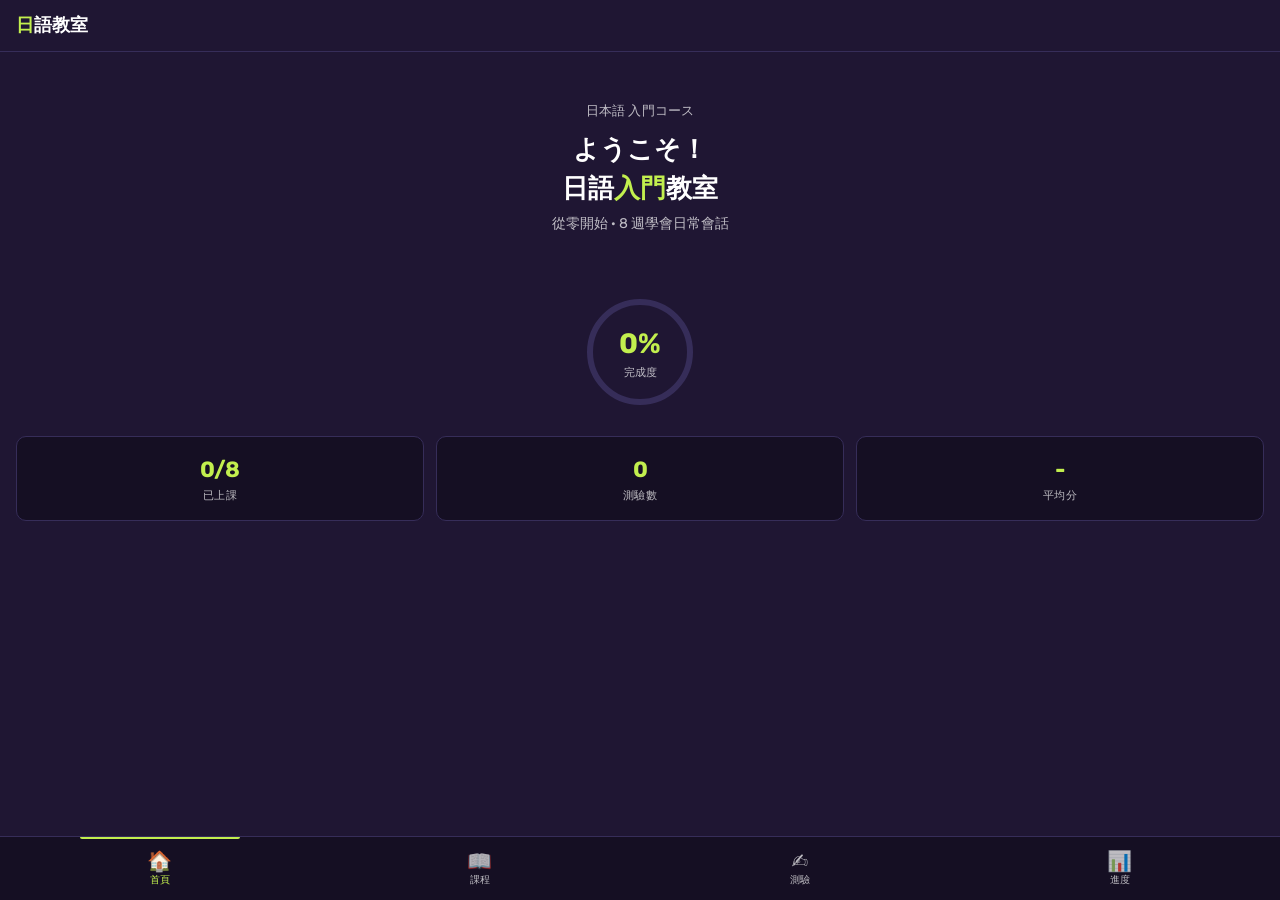
==== index.html @ 45183c2f "Add root index.html redirect to app" ====
<!DOCTYPE html>
<html lang="zh-TW">
<head>
<meta charset="UTF-8">
<meta http-equiv="refresh" content="0;url=app/index.html">
<title>日語入門課程</title>
</head>
<body>
<script>location.href='app/index.html'</script>
</body>
</html>
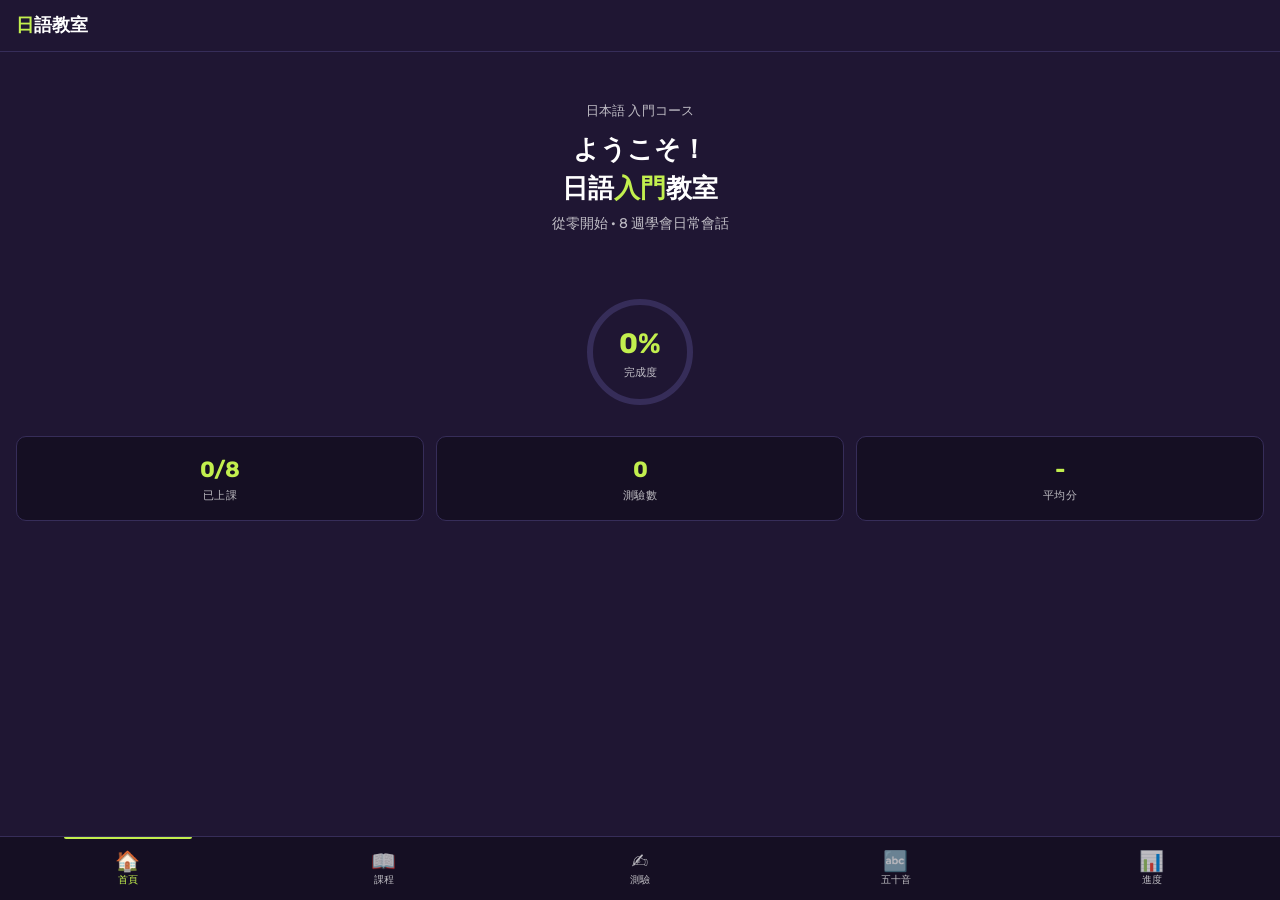
==== commit 71f56894: "add PWA support: manifest, service worker, SVG icon - app/manifest.json: standalone display, dark th" ====
--- a/index.html
+++ b/index.html
@@ -3,6 +3,8 @@
 <head>
 <meta charset="UTF-8">
 <meta http-equiv="refresh" content="0;url=app/index.html">
+<link rel="manifest" href="app/manifest.json">
+<meta name="theme-color" content="#1f1633">
 <title>日語入門課程</title>
 </head>
 <body>
